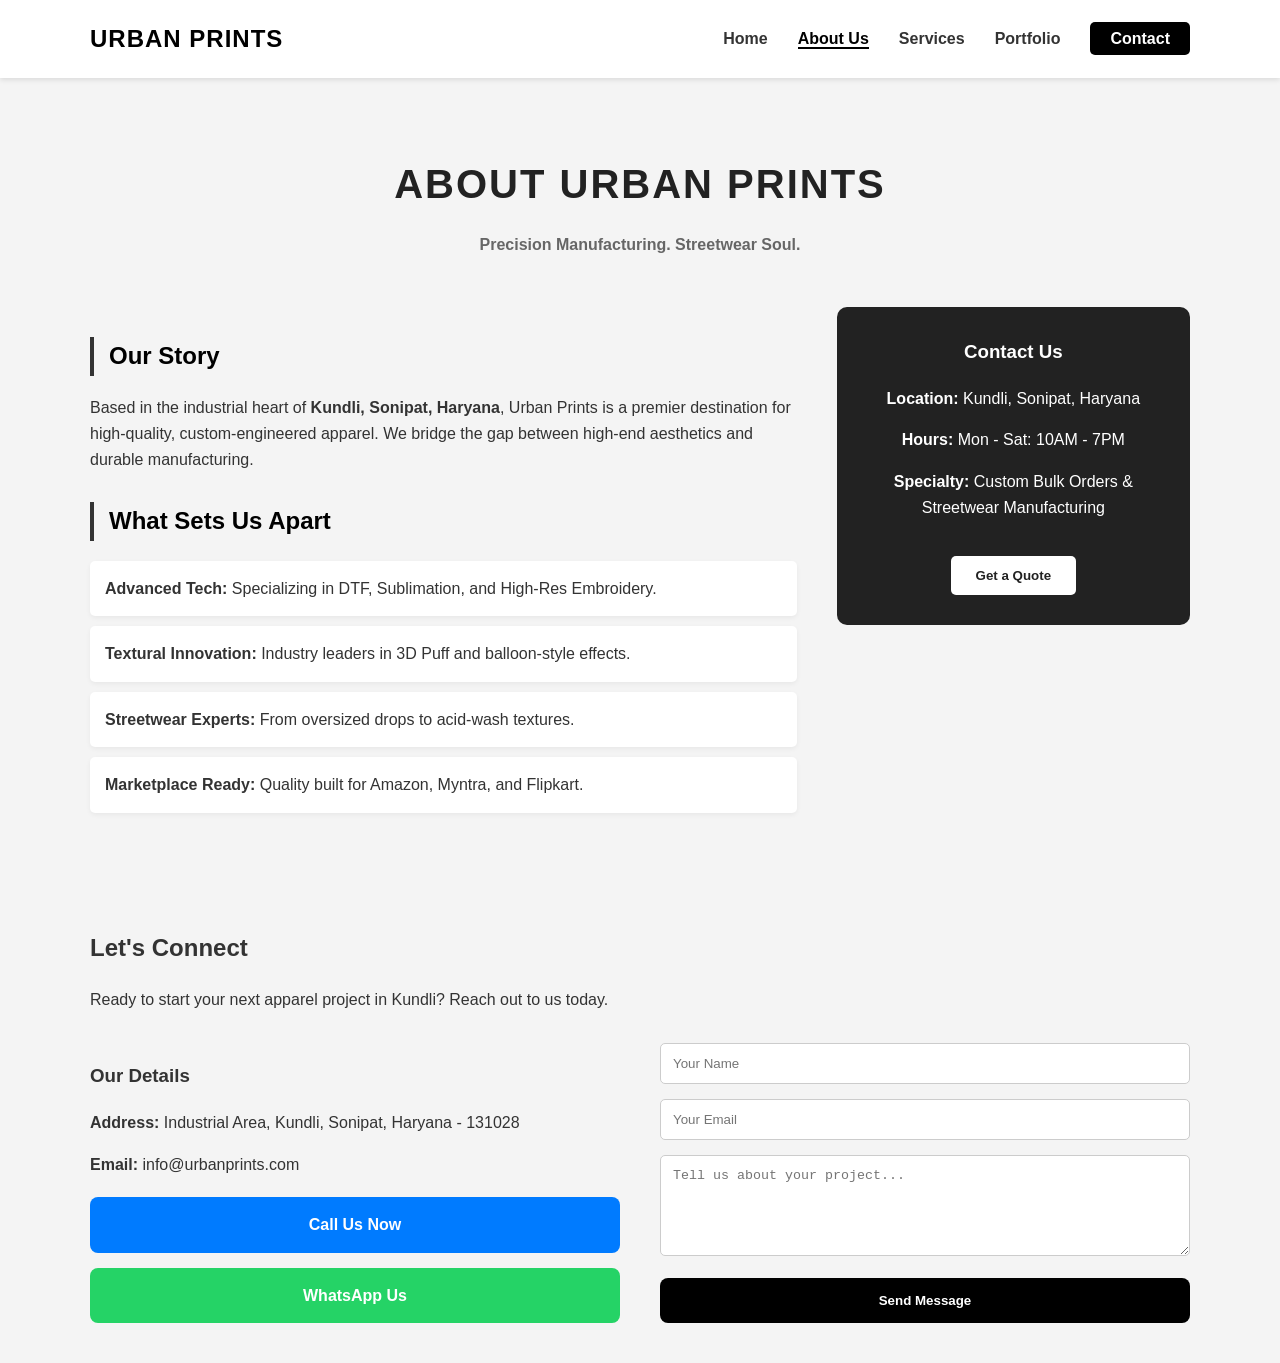
==== About.html @ a0fb011d "Add files via upload" ====
<!DOCTYPE html>
<html lang="en">
<head>
    <meta charset="UTF-8">
    <meta name="viewport" content="width=device-width, initial-scale=1.0">
    <title>About Us | Urban Prints</title>
    <link rel="stylesheet" href="about.css">
</head>
<body>

<nav class="navbar">
    <div class="nav-container">
        <a href="#" class="logo">URBAN PRINTS</a>
        <ul class="nav-menu">
            <li><a href="index.html">Home</a></li>
            <li><a href="#" class="active">About Us</a></li>
            <li><a href="#">Services</a></li>
            <li><a href="#">Portfolio</a></li>
            <li><a href="About.html" class="nav-btn">Contact</a></li>
        </ul>
    </div>
</nav>

    <section class="about-section">
        <div class="container">
            <h1>About Urban Prints</h1>
            <p class="subtitle">Precision Manufacturing. Streetwear Soul.</p>

            <div class="content-grid">
                <div class="text-content">
                    <h2>Our Story</h2>
                    <p>Based in the industrial heart of <strong>Kundli, Sonipat, Haryana</strong>, Urban Prints is a premier destination for high-quality, custom-engineered apparel. We bridge the gap between high-end aesthetics and durable manufacturing.</p>

                    <h2>What Sets Us Apart</h2>
                    <ul>
                        <li><strong>Advanced Tech:</strong> Specializing in DTF, Sublimation, and High-Res Embroidery.</li>
                        <li><strong>Textural Innovation:</strong> Industry leaders in 3D Puff and balloon-style effects.</li>
                        <li><strong>Streetwear Experts:</strong> From oversized drops to acid-wash textures.</li>
                        <li><strong>Marketplace Ready:</strong> Quality built for Amazon, Myntra, and Flipkart.</li>
                    </ul>
                </div>

                <div class="contact-box">
                    <h3>Contact Us</h3>
                    <p><strong>Location:</strong> Kundli, Sonipat, Haryana</p>
                    <p><strong>Hours:</strong> Mon - Sat: 10AM - 7PM</p>
                    <p><strong>Specialty:</strong> Custom Bulk Orders & Streetwear Manufacturing</p>
                    <button class="btn">Get a Quote</button>
                </div>
            </div>
        </div>
    </section>
<section class="contact-page">
    <div class="container">
        <h1>Let's Connect</h1>
        <p>Ready to start your next apparel project in Kundli? Reach out to us today.</p>

        <div class="contact-grid">
            <div class="contact-info">
                <h3>Our Details</h3>
                <p><strong>Address:</strong> Industrial Area, Kundli, Sonipat, Haryana - 131028</p>
                <p><strong>Email:</strong> info@urbanprints.com</p>

                <div class="action-buttons">
                    <a href="tel:+91" class="btn-call">Call Us Now</a>

                    <a href="https://wa.me/91XXXXXXXXXX?text=Hi%20Urban%20Prints,%20I%20would%20like%20to%20inquire%20about%20printing."
                       target="_blank" class="btn-whatsapp">WhatsApp Us</a>
                </div>
            </div>

            <div class="contact-form">
                <form action="#">
                    <input type="text" placeholder="Your Name" required>
                    <input type="email" placeholder="Your Email" required>
                    <textarea placeholder="Tell us about your project..." rows="5"></textarea>
                    <button type="submit" class="btn-submit">Send Message</button>
                </form>
            </div>
        </div>
    </div>
</section>

</body>
</html>
---- about.css ----
/* General Styles */
body {
    font-family: 'Segoe UI', Tahoma, Geneva, Verdana, sans-serif;
    line-height: 1.6;
    margin: 0;
    color: #333;
    background-color: #f4f4f4;
}

.container {
    max-width: 1100px;
    margin: auto;
    padding: 40px 20px;
}

/* Section Header */
.about-section h1 {
    font-size: 2.5rem;
    text-align: center;
    margin-bottom: 10px;
    color: #222;
    text-transform: uppercase;
    letter-spacing: 2px;
}

.subtitle {
    text-align: center;
    font-weight: bold;
    color: #666;
    margin-bottom: 50px;
}

/* Layout Grid */
.content-grid {
    display: grid;
    grid-template-columns: 2fr 1fr;
    gap: 40px;
}

.text-content h2 {
    color: #000;
    border-left: 4px solid #333;
    padding-left: 15px;
    margin-top: 30px;
}

.text-content ul {
    list-style: none;
    padding: 0;
}

.text-content li {
    background: #fff;
    margin: 10px 0;
    padding: 15px;
    border-radius: 5px;
    box-shadow: 0 2px 5px rgba(0,0,0,0.05);
}

/* Sidebar Box */
.contact-box {
    background: #222;
    color: #fff;
    padding: 30px;
    border-radius: 10px;
    height: fit-content;
    text-align: center;
}

.contact-box h3 {
    margin-top: 0;
    color: #fff;
}

.btn {
    display: inline-block;
    background: #fff;
    color: #222;
    padding: 12px 25px;
    text-decoration: none;
    font-weight: bold;
    border-radius: 5px;
    margin-top: 20px;
    border: none;
    cursor: pointer;
    transition: 0.3s;
}

/* Navbar Styling */
.navbar {
    background: #fff;
    padding: 20px 0;
    box-shadow: 0 2px 5px rgba(0,0,0,0.1);
    position: sticky;
    top: 0;
    z-index: 1000;
}

.nav-container {
    max-width: 1100px;
    margin: auto;
    display: flex;
    justify-content: space-between;
    align-items: center;
    padding: 0 20px;
}

.logo {
    font-weight: 800;
    font-size: 1.5rem;
    text-decoration: none;
    color: #000;
    letter-spacing: 1px;
}

.nav-menu {
    list-style: none;
    display: flex;
    gap: 30px;
    margin: 0;
}

.nav-menu a {
    text-decoration: none;
    color: #333;
    font-weight: 600;
    transition: 0.3s;
}

.nav-menu a:hover, .nav-menu a.active {
    color: #000;
    border-bottom: 2px solid #000;
}

.nav-btn {
    background: #000;
    color: #fff !important;
    padding: 8px 20px;
    border-radius: 5px;
}

.nav-btn:hover {
    background: #333;
    border: none !important;
}

/* Mobile adjustments */
@media (max-width: 768px) {
    .nav-menu { gap: 15px; }
}

.contact-grid {
    display: grid;
    grid-template-columns: 1fr 1fr;
    gap: 40px;
    margin-top: 30px;
}

.action-buttons {
    display: flex;
    flex-direction: column;
    gap: 15px;
    margin-top: 20px;
}

/* Button Styles */
.btn-call, .btn-whatsapp, .btn-submit {
    padding: 15px;
    text-align: center;
    text-decoration: none;
    font-weight: bold;
    border-radius: 8px;
    transition: 0.3s;
}

.btn-call { background: #007bff; color: white; }
.btn-whatsapp { background: #25d366; color: white; }
.btn-submit { background: #000; color: white; border: none; cursor: pointer; width: 100%; }

.btn-call:hover { background: #0056b3; }
.btn-whatsapp:hover { background: #1ebe57; }

/* Form Styling */
.contact-form input, .contact-form textarea {
    width: 100%;
    padding: 12px;
    margin-bottom: 15px;
    border: 1px solid #ccc;
    border-radius: 5px;
    box-sizing: border-box;
}

/* Mobile Responsive */
@media (max-width: 768px) {
    .contact-grid { grid-template-columns: 1fr; }
}

.btn:hover {
    background: #ddd;
}

/* Responsive */
@media (max-width: 768px) {
    .content-grid {
        grid-template-columns: 1fr;
    }
}
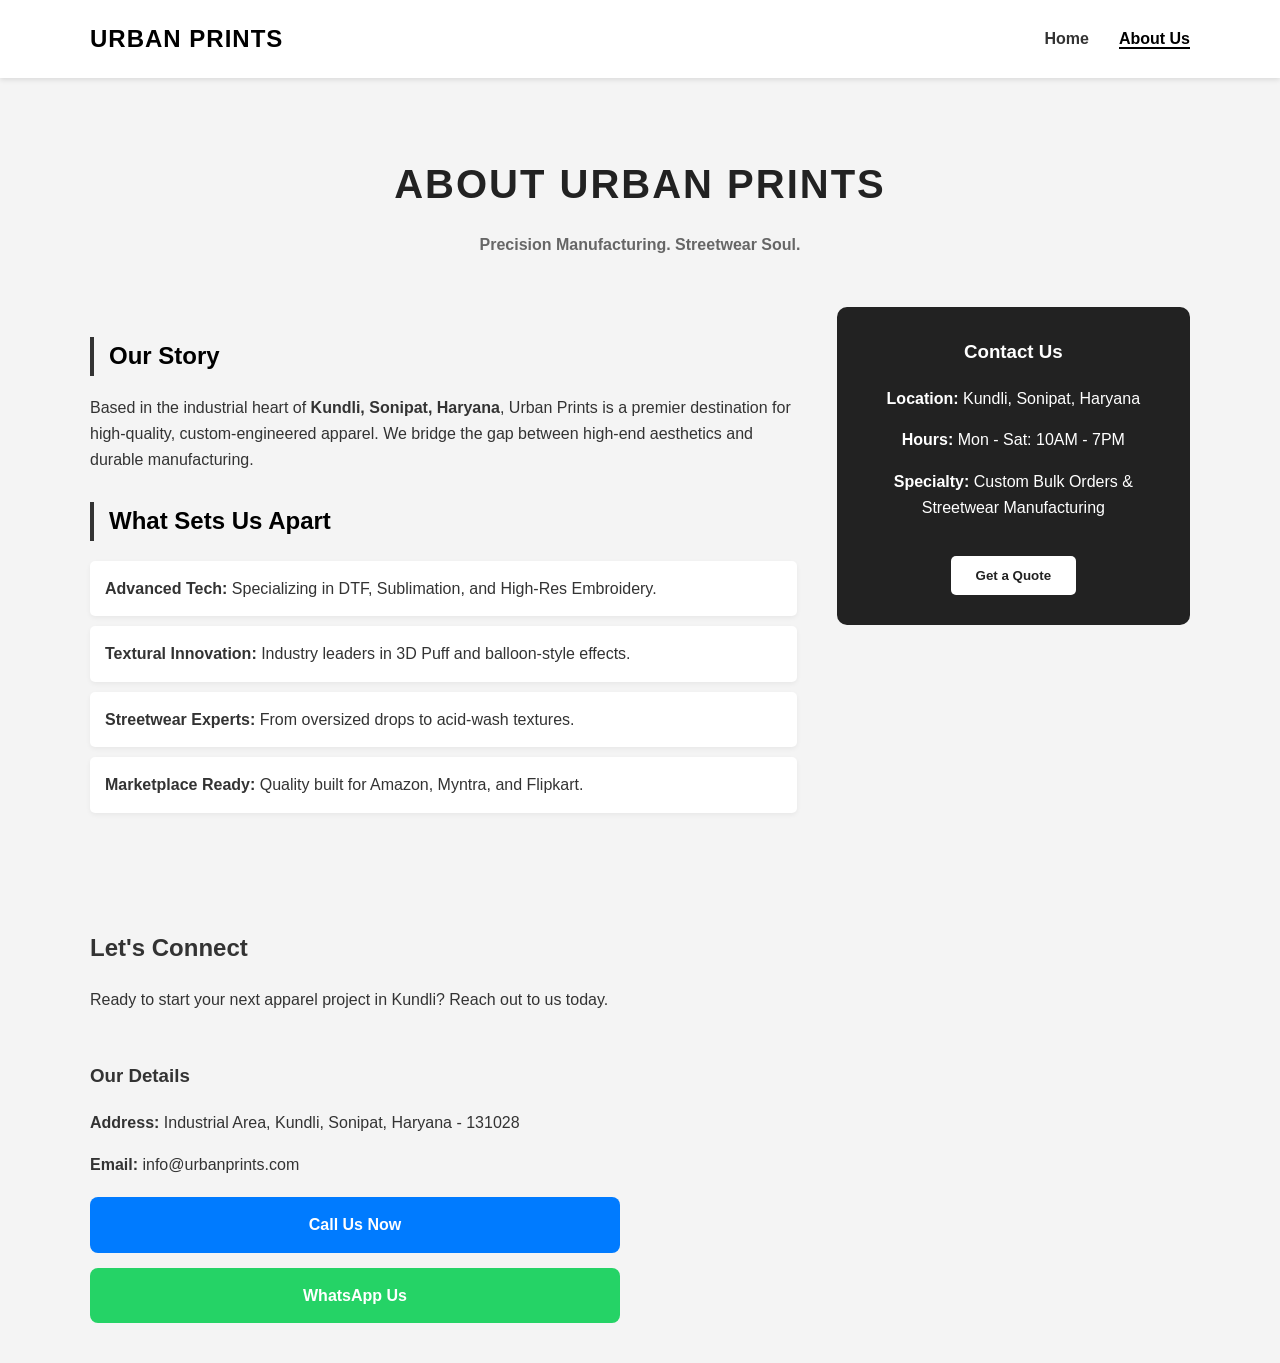
==== commit e804352b: "Update About.html" ====
--- a/About.html
+++ b/About.html
@@ -14,9 +14,6 @@
         <ul class="nav-menu">
             <li><a href="index.html">Home</a></li>
             <li><a href="#" class="active">About Us</a></li>
-            <li><a href="#">Services</a></li>
-            <li><a href="#">Portfolio</a></li>
-            <li><a href="About.html" class="nav-btn">Contact</a></li>
         </ul>
     </div>
 </nav>
@@ -69,17 +66,9 @@
                 </div>
             </div>
 
-            <div class="contact-form">
-                <form action="#">
-                    <input type="text" placeholder="Your Name" required>
-                    <input type="email" placeholder="Your Email" required>
-                    <textarea placeholder="Tell us about your project..." rows="5"></textarea>
-                    <button type="submit" class="btn-submit">Send Message</button>
-                </form>
-            </div>
         </div>
     </div>
 </section>
 
 </body>
-</html>+</html>
